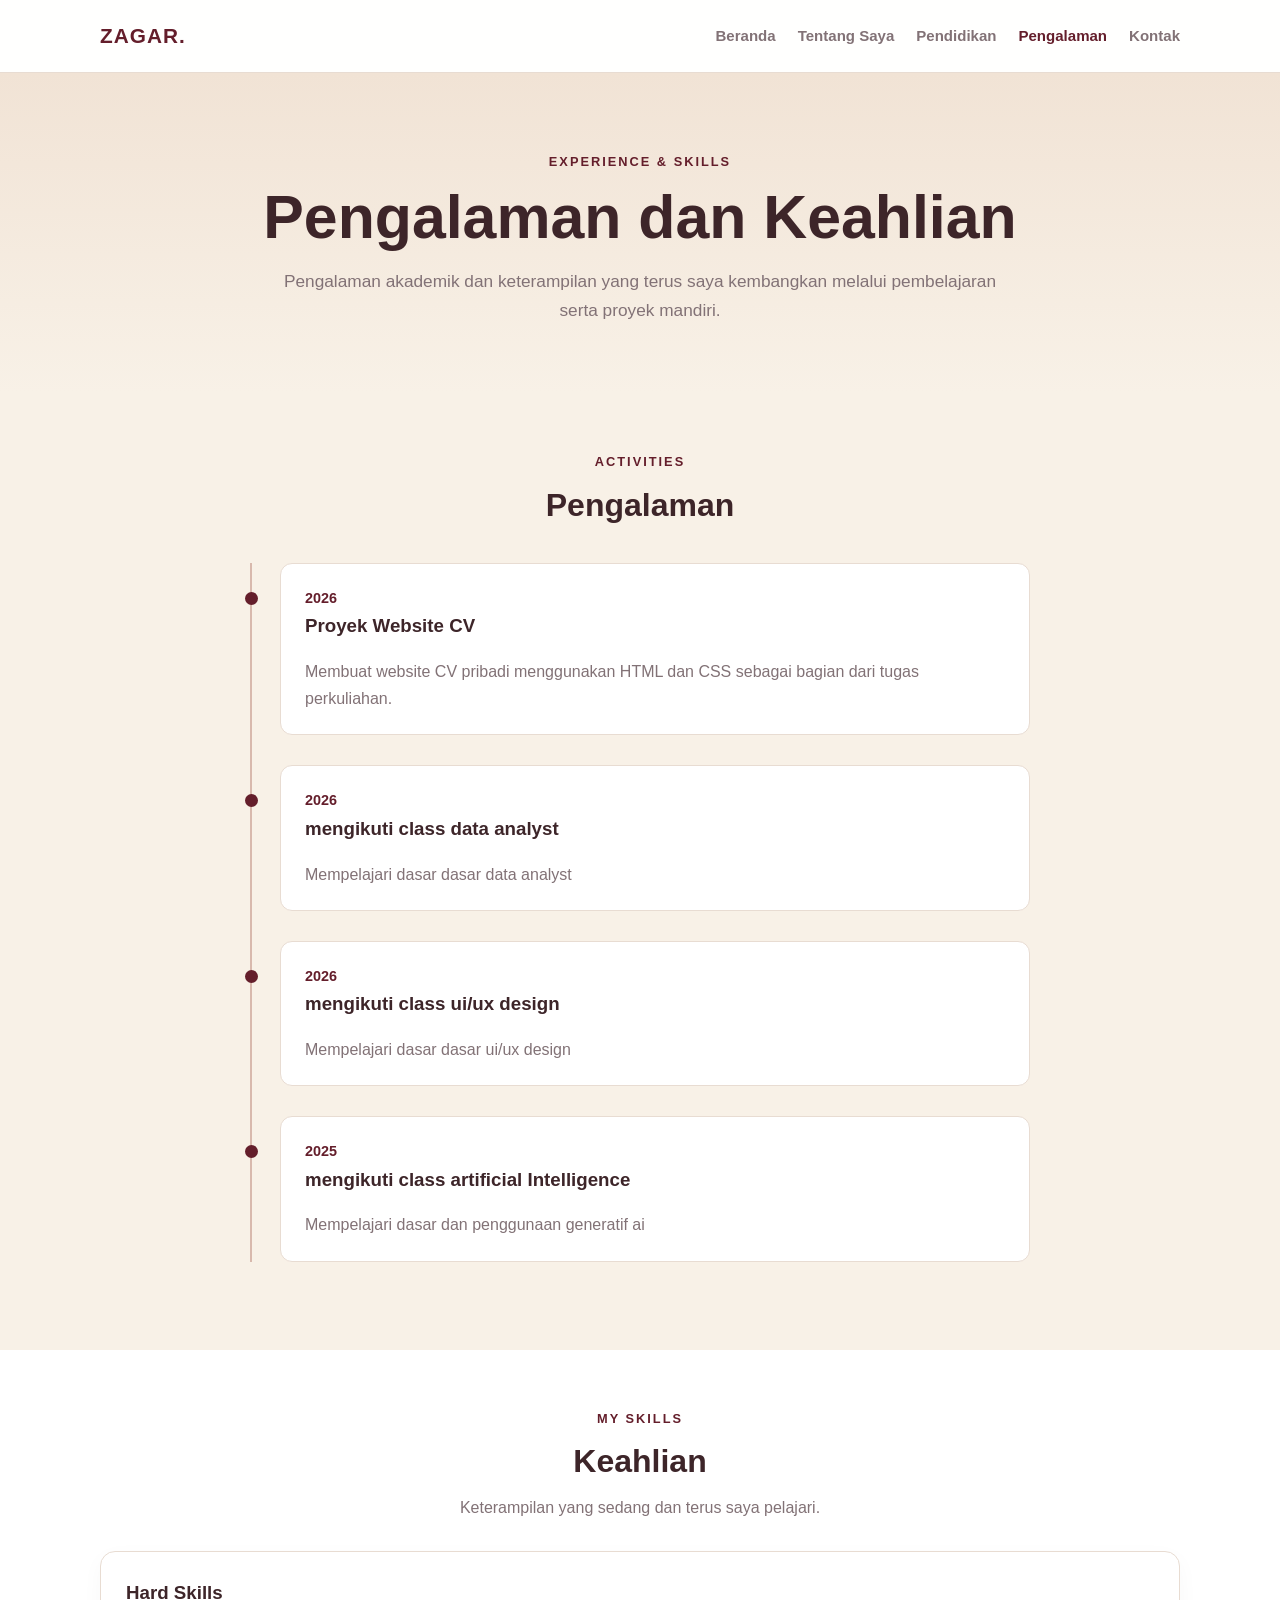
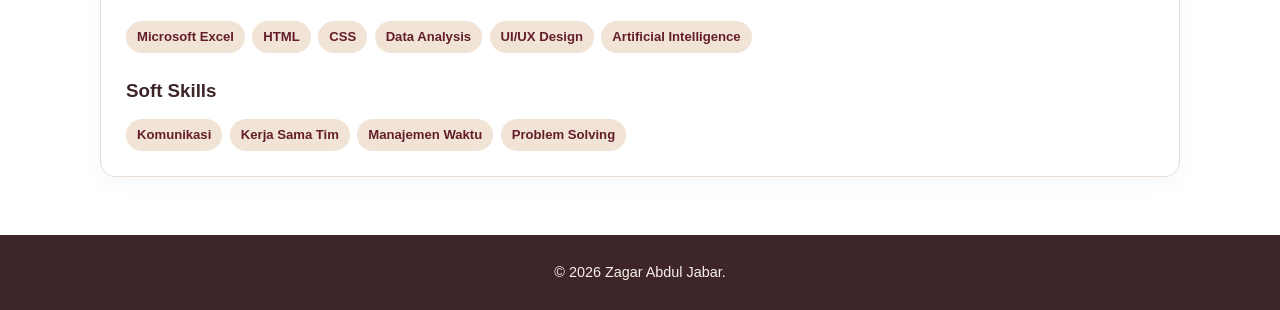
==== experience.html @ 74fc2048 "Add files via upload" ====
<!DOCTYPE html>
<html lang="id">
<head>
    <meta charset="UTF-8">
    <meta name="viewport" content="width=device-width, initial-scale=1.0">
    <title>Pengalaman & Keahlian | Zagar Abdul Jabar</title>
    <link rel="stylesheet" href="css/style.css">
</head>
<body>
    <header>
        <div class="container nav">
            <a href="index.html" class="logo">ZAGAR.</a>
            <nav>
                <a class="" href="index.html">Beranda</a>
                <a class="" href="about.html">Tentang Saya</a>
                <a class="" href="education.html">Pendidikan</a>
                <a class="active" href="experience.html">Pengalaman</a>
                <a class="" href="contact.html">Kontak</a>
            </nav>
        </div>
    </header>
    <main>
        <section class="hero">
            <div class="container">
                <div class="eyebrow">Experience & Skills</div>
                <h1>Pengalaman dan Keahlian</h1>
                <p class="lead">Pengalaman akademik dan keterampilan yang terus saya kembangkan melalui pembelajaran serta proyek mandiri.</p>
            </div>
        </section>
        <section class="section">
            <div class="container">
                <div class="section-heading">
                    <div class="eyebrow">Activities</div>
                    <h2>Pengalaman</h2>
                </div>
                <div class="timeline">
                    <article class="timeline-item">
                        <div class="date">2026</div>
                        <h3>Proyek Website CV</h3>
                        <p>Membuat website CV pribadi menggunakan HTML dan CSS sebagai bagian dari tugas perkuliahan.</p>
                    </article>
                    <article class="timeline-item">
                        <div class="date">2026</div>
                        <h3>mengikuti class data analyst</h3>
                        <p>Mempelajari dasar dasar data analyst</p>
                    </article>
                      <article class="timeline-item">
                        <div class="date">2026</div>
                        <h3>mengikuti class ui/ux design</h3>
                        <p>Mempelajari dasar dasar ui/ux design</p>
                    </article>
                      <article class="timeline-item">
                        <div class="date">2025</div>
                        <h3>mengikuti class artificial Intelligence</h3>
                        <p>Mempelajari dasar dan penggunaan generatif ai</p>
                    </article>
                </div>
            </div>
        </section>
        <section class="section white">
            <div class="container">
                <div class="section-heading">
                    <div class="eyebrow">My Skills</div>
                    <h2>Keahlian</h2>
                    <p>Keterampilan yang sedang dan terus saya pelajari.</p>
                </div>
                <div class="card">
                    <h3>Hard Skills</h3>
                    <span class="tag">Microsoft Excel</span>
                    <span class="tag">HTML</span>
                    <span class="tag">CSS</span>
                    <span class="tag">Data Analysis</span>
                    <span class="tag">UI/UX Design</span>
                    <span class="tag">Artificial Intelligence</span>
                    <h3 style="margin-top:22px">Soft Skills</h3>
                    <span class="tag">Komunikasi</span>
                    <span class="tag">Kerja Sama Tim</span>
                    <span class="tag">Manajemen Waktu</span>
                    <span class="tag">Problem Solving</span>
                </div>
            </div>
        </section>
    </main>
    <footer>
        <div class="container">
            <p>© 2026 Zagar Abdul Jabar.</p>
        </div>
    </footer>
</body>
</html>
---- css/style.css ----
:root {
    --maroon: #641E2B;
    --maroon-dark: #3D2529;
    --maroon-soft: #A65D68;
    --cream: #F8F1E7;
    --cream-deep: #F1E3D5;
    --white: #FFFFFF;
    --ink: #49383A;
    --muted: #827276;
    --line: #E8DCD2;
}

* {
    box-sizing: border-box;
}

html {
    scroll-behavior: smooth;
}

body {
    margin: 0;
    font-family: Arial, Helvetica, sans-serif;
    color: var(--ink);
    background: var(--cream);
    line-height: 1.7;
}

a {
    color: inherit;
    text-decoration: none;
}

.container {
    width: min(1080px, 90%);
    margin: auto;
}

header {
    background: rgba(255, 255, 255, .96);
    border-bottom: 1px solid var(--line);
    position: sticky;
    top: 0;
    z-index: 10;
}

.nav {
    min-height: 72px;
    display: flex;
    align-items: center;
    justify-content: space-between;
    gap: 20px;
}

.logo {
    color: var(--maroon);
    font-size: 1.3rem;
    font-weight: 800;
    letter-spacing: 1px;
}

nav {
    display: flex;
    align-items: center;
    gap: 22px;
    flex-wrap: wrap;
}

nav a {
    color: var(--muted);
    font-size: .94rem;
    font-weight: 600;
    transition: color .2s ease;
}

nav a:hover,
nav a.active {
    color: var(--maroon);
}

.hero {
    padding: 78px 0 68px;
    text-align: center;
    background: linear-gradient(180deg, var(--cream-deep), var(--cream));
}

.avatar {
    width: 142px;
    height: 142px;
    margin: 0 auto 24px;
    border-radius: 50%;
    overflow: hidden;
    border: 6px solid var(--white);
    box-shadow: 0 8px 25px #3D25291A;
}

.avatar img {
    width: 100%;
    height: 100%;
    object-fit: cover;
    display: block;
}

.eyebrow {
    color: var(--maroon);
    font-size: .8rem;
    font-weight: 700;
    letter-spacing: 2px;
    text-transform: uppercase;
}

h1 {
    color: var(--maroon-dark);
    font-size: clamp(2.2rem, 5vw, 3.8rem);
    line-height: 1.15;
    margin: 10px 0;
}

.hero .lead {
    max-width: 720px;
    margin: 14px auto 0;
    color: var(--muted);
    font-size: 1.08rem;
}

.button {
    display: inline-block;
    margin: 22px 6px 0;
    padding: 11px 22px;
    border-radius: 30px;
    background: var(--maroon);
    color: var(--white);
    font-weight: 700;
    transition: background .2s ease, transform .2s ease;
}

.button:hover {
    background: var(--maroon-dark);
    transform: translateY(-2px);
}

.button.outline {
    color: var(--maroon);
    background: transparent;
    border: 1px solid var(--maroon);
}

.section {
    padding: 58px 0;
}

.section.white {
    background: var(--white);
}

.section-heading {
    text-align: center;
    margin-bottom: 30px;
}

.section-heading h2 {
    color: var(--maroon-dark);
    font-size: 2rem;
    margin: 5px 0;
}

.section-heading p {
    color: var(--muted);
    margin: 0;
}

h2,
h3 {
    color: var(--maroon-dark);
}

h3 {
    margin: 0 0 8px;
}

.grid {
    display: grid;
    grid-template-columns: repeat(3, 1fr);
    gap: 20px;
}

.card {
    padding: 25px;
    background: var(--white);
    border: 1px solid var(--line);
    border-radius: 15px;
    box-shadow: 0 7px 22px #3D252908;
}

.card p {
    color: var(--muted);
    margin-bottom: 0;
}

.icon {
    width: 46px;
    height: 46px;
    display: grid;
    place-items: center;
    margin-bottom: 15px;
    border-radius: 12px;
    background: var(--cream-deep);
    color: var(--maroon);
    font-weight: 800;
    font-size: 1.1rem;
}

.tag {
    display: inline-block;
    padding: 5px 11px;
    margin: 4px 3px 0 0;
    border-radius: 20px;
    background: var(--cream-deep);
    color: var(--maroon);
    font-size: .82rem;
    font-weight: 600;
}

.timeline {
    max-width: 780px;
    margin: auto;
    border-left: 2px solid #D8B9AD;
    padding-left: 28px;
}

.timeline-item {
    position: relative;
    margin-bottom: 30px;
    padding: 22px 24px;
    background: var(--white);
    border: 1px solid var(--line);
    border-radius: 12px;
}

.timeline-item::before {
    content: "";
    position: absolute;
    width: 13px;
    height: 13px;
    border-radius: 50%;
    background: var(--maroon);
    left: -36px;
    top: 28px;
}

.timeline-item .date {
    color: var(--maroon);
    font-weight: 700;
    font-size: .9rem;
}

.timeline-item p {
    color: var(--muted);
    margin-bottom: 0;
}

.contact-box {
    max-width: 720px;
    margin: auto;
    padding: 30px;
    background: var(--white);
    border: 1px solid var(--line);
    border-radius: 15px;
}

.contact-list {
    display: grid;
    grid-template-columns: repeat(2, 1fr);
    gap: 15px;
    margin-top: 20px;
}

.contact-item {
    padding: 16px;
    background: var(--cream);
    border-radius: 10px;
}

.contact-item strong {
    display: block;
    color: var(--maroon);
}

form {
    display: grid;
    gap: 14px;
    margin-top: 25px;
}

input,
textarea {
    width: 100%;
    padding: 13px 15px;
    border: 1px solid var(--line);
    border-radius: 8px;
    background: #FFFEFC;
    color: var(--ink);
    font: inherit;
}

input:focus,
textarea:focus {
    outline: 2px solid #D8B9AD;
    border-color: var(--maroon-soft);
}

textarea {
    min-height: 130px;
    resize: vertical;
}

form .button {
    border: 0;
    cursor: pointer;
    justify-self: start;
}

footer {
    padding: 25px 0;
    background: var(--maroon-dark);
    color: var(--cream);
    text-align: center;
}

footer p {
    margin: 0;
    font-size: .9rem;
}

@media (max-width: 760px) {
    .nav {
        flex-direction: column;
        padding: 15px 0;
    }

    nav {
        justify-content: center;
        gap: 12px;
    }

    .hero {
        padding: 58px 0;
    }

    .grid {
        grid-template-columns: 1fr;
    }

    .contact-list {
        grid-template-columns: 1fr;
    }

    .section {
        padding: 45px 0;
    }

    .timeline {
        margin-left: 8px;
    }
}
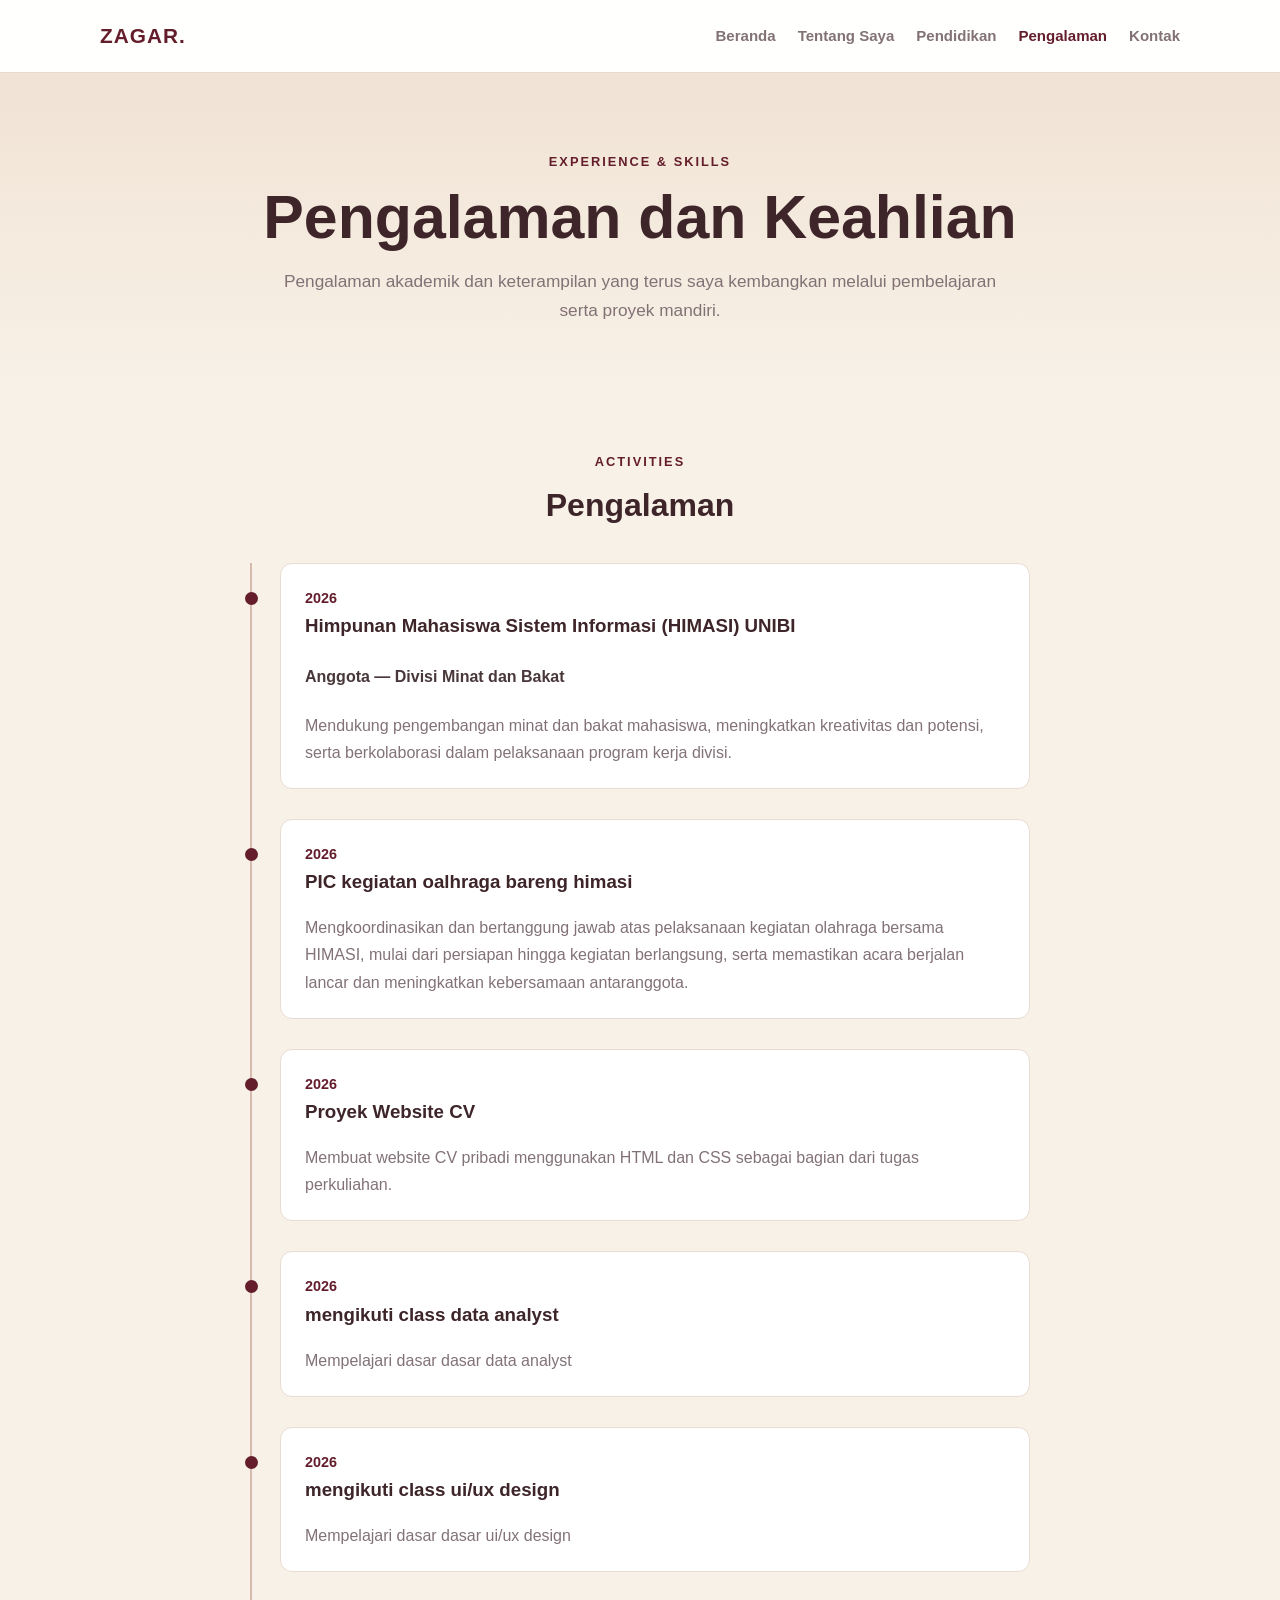
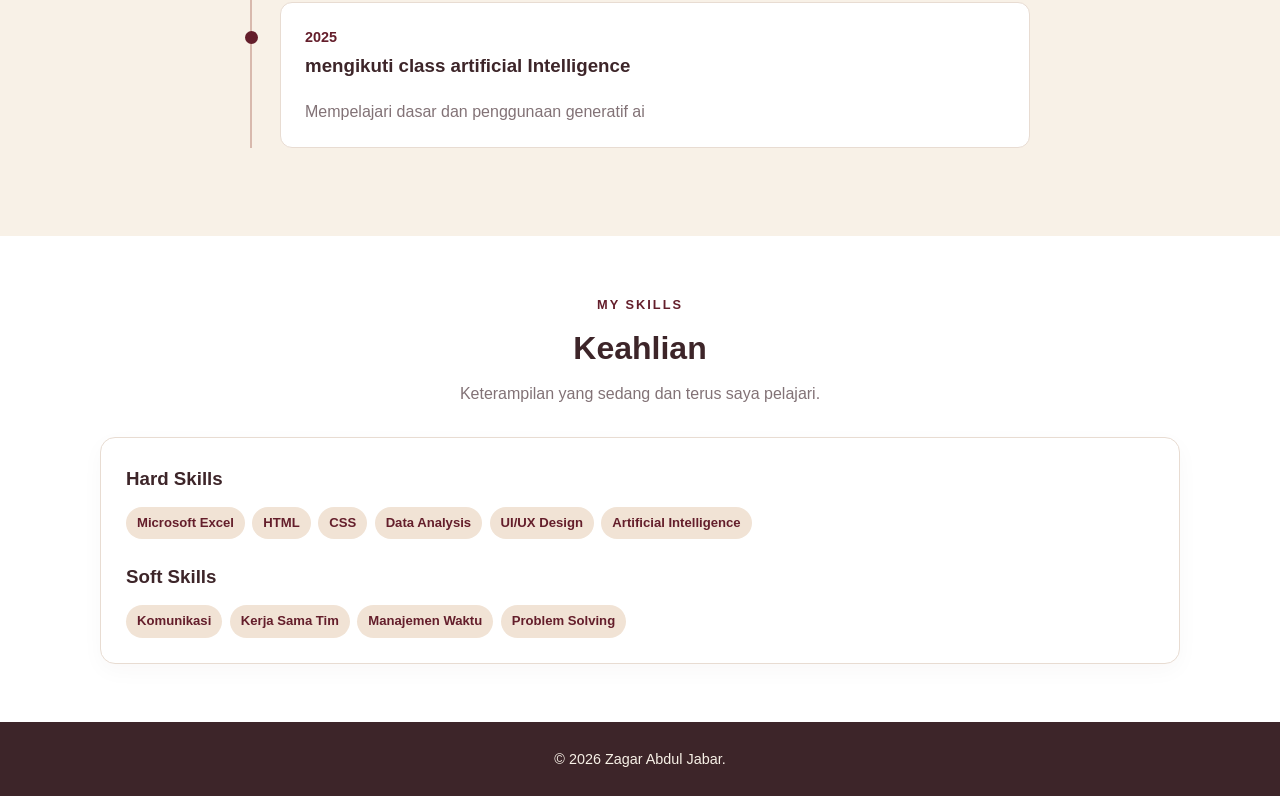
==== commit 1a36f23b: "Update experience.html" ====
--- a/experience.html
+++ b/experience.html
@@ -34,6 +34,20 @@
                     <h2>Pengalaman</h2>
                 </div>
                 <div class="timeline">
+                     <article class="timeline-item">
+                        <div class="date">2026</div>
+                        <h3>Himpunan Mahasiswa Sistem Informasi (HIMASI) UNIBI</h3>
+                         <h4>Anggota — Divisi Minat dan Bakat</h4>
+                        <p>Mendukung pengembangan minat dan bakat mahasiswa, meningkatkan kreativitas dan potensi, 
+                            serta berkolaborasi dalam pelaksanaan program kerja divisi.</p>
+                    </article>
+                     <article class="timeline-item">
+                        <div class="date">2026</div>
+                        <h3>PIC kegiatan oalhraga bareng himasi</h3>
+                        <p>Mengkoordinasikan dan bertanggung jawab atas pelaksanaan kegiatan olahraga bersama HIMASI, 
+                        mulai dari persiapan hingga kegiatan berlangsung, serta memastikan acara berjalan lancar 
+                        dan meningkatkan kebersamaan antaranggota.</p>
+                    </article>
                     <article class="timeline-item">
                         <div class="date">2026</div>
                         <h3>Proyek Website CV</h3>
@@ -87,4 +101,4 @@
         </div>
     </footer>
 </body>
-</html>+</html>
